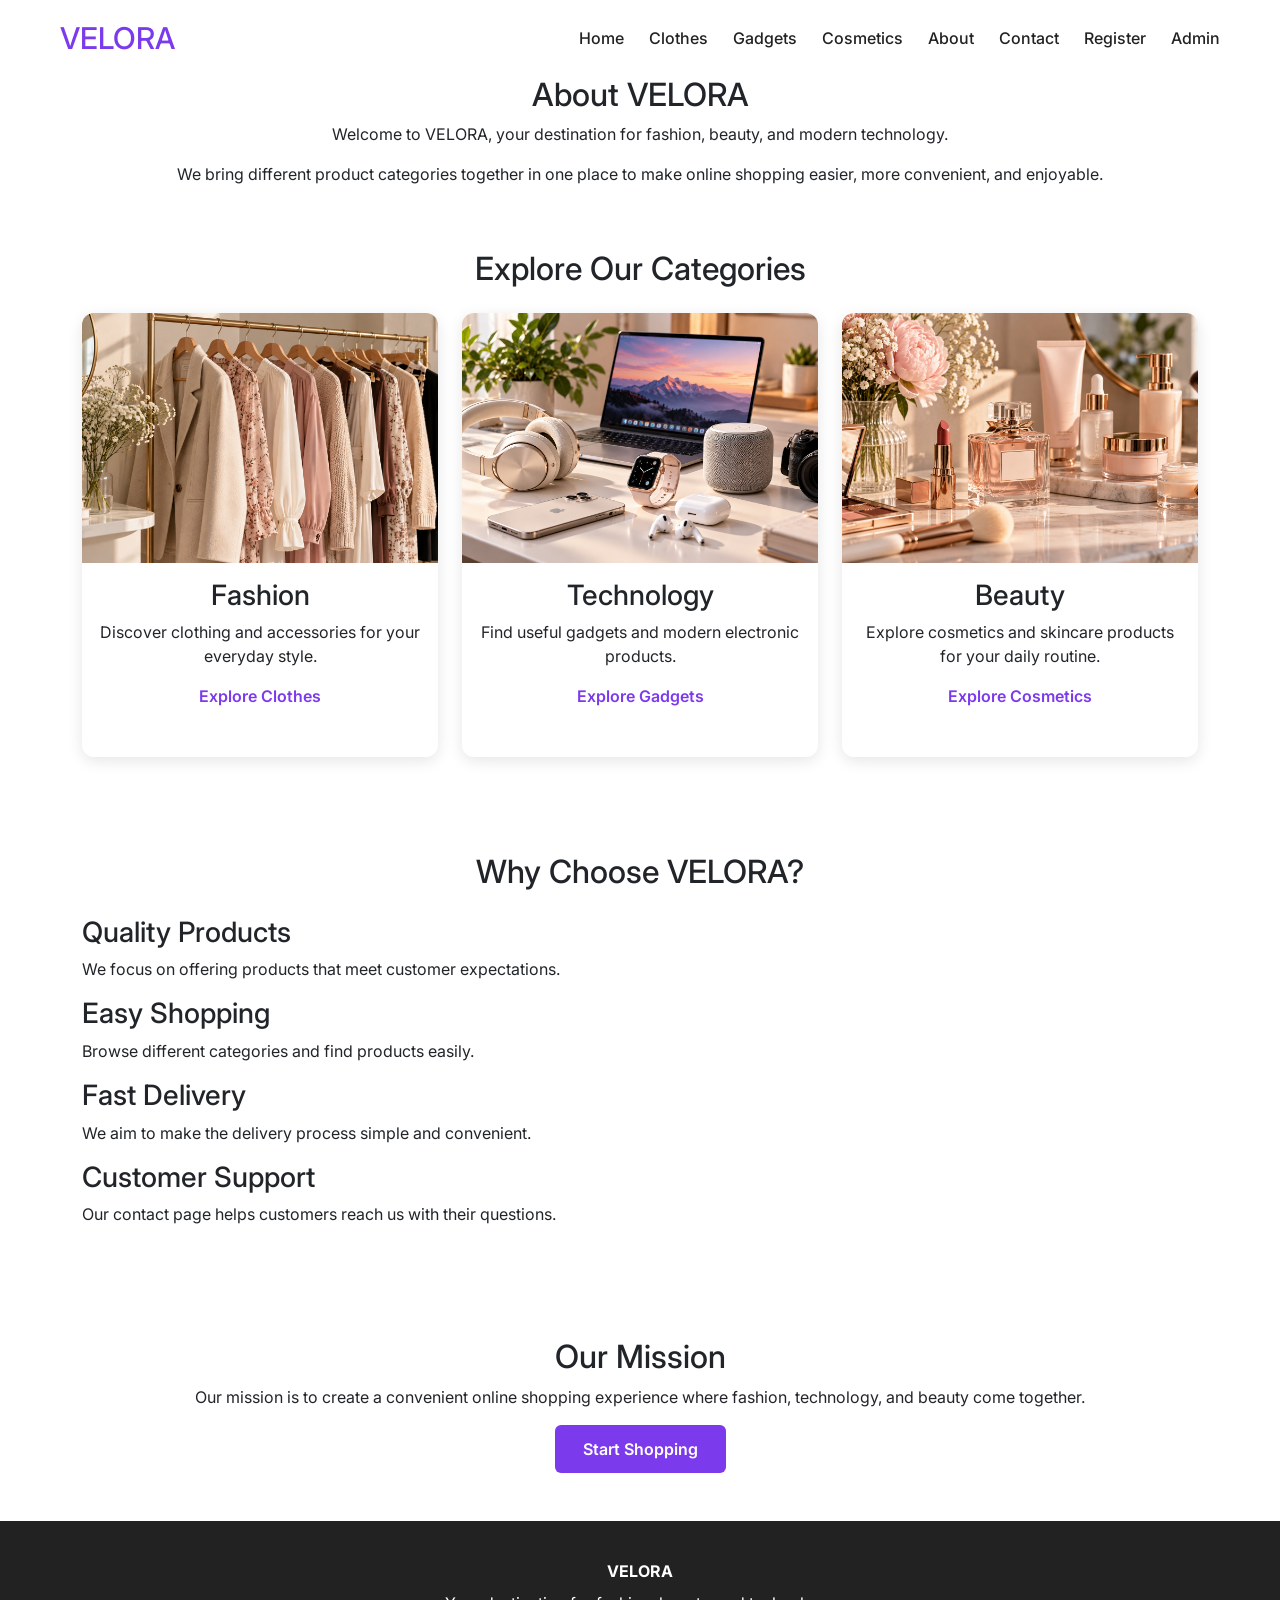
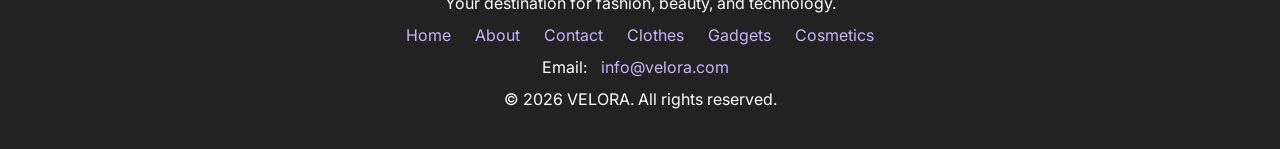
==== about.html @ 08260fe5 "Revamp About Page with Enhanced Content and Structure" ====
﻿
<!DOCTYPE html>
<html lang="en">
<head>
    <meta charset="UTF-8">
    <meta name="viewport" content="width=device-width, initial-scale=1.0">

    <title>About | VELORA</title>

    <link rel="preconnect" href="https://fonts.googleapis.com">
    <link rel="preconnect" href="https://fonts.gstatic.com" crossorigin>

    <link href="https://fonts.googleapis.com/css2?family=Inter:wght@400;500;600;700&display=swap"
          rel="stylesheet">

    <link href="https://cdn.jsdelivr.net/npm/bootstrap@5.3.8/dist/css/bootstrap.min.css"
          rel="stylesheet">

    <link rel="stylesheet" href="css/style.css">
</head>

<body>

    <header>
        <h1>VELORA</h1>

        <nav>
            <a href="index.html">Home</a>
            <a href="clothes.html">Clothes</a>
            <a href="gadgets.html">Gadgets</a>
            <a href="cosmetics.html">Cosmetics</a>
            <a href="about.html">About</a>
            <a href="contact.html">Contact</a>
            <a href="register.html">Register</a>
            <a href="admin.html">Admin</a>
        </nav>
    </header>


    <main>

        <section class="about-intro text-center">
            <div class="container">

                <h2>About VELORA</h2>

                <p>
                    Welcome to VELORA, your destination for fashion,
                    beauty, and modern technology.
                </p>

                <p>
                    We bring different product categories together
                    in one place to make online shopping easier,
                    more convenient, and enjoyable.
                </p>

            </div>
        </section>


        <section class="about-categories py-5">

            <div class="container">

                <h2 class="text-center mb-4">Explore Our Categories</h2>

                <!-- Bootstrap Grid -->
                <div class="row g-4">

                    <div class="col-md-4">
                        <div class="category-card h-100">

                            <img src="images/clothes.jpg"
                                 alt="Fashion and clothing products">

                            <h3 class="mt-3 text-center">Fashion</h3>

                            <p class="text-center px-3">
                                Discover clothing and accessories
                                for your everyday style.
                            </p>

                            <div class="text-center mb-4">
                                <a href="clothes.html">Explore Clothes</a>
                            </div>

                        </div>
                    </div>


                    <div class="col-md-4">
                        <div class="category-card h-100">

                            <img src="images/gadgets.jpg"
                                 alt="Modern technology gadgets">

                            <h3 class="mt-3 text-center">Technology</h3>

                            <p class="text-center px-3">
                                Find useful gadgets and modern
                                electronic products.
                            </p>

                            <div class="text-center mb-4">
                                <a href="gadgets.html">Explore Gadgets</a>
                            </div>

                        </div>
                    </div>

                    <div class="col-md-4">
                        <div class="category-card h-100">

                            <img src="images/cosmetics.jpg"
                                 alt="Beauty and cosmetics products">

                            <h3 class="mt-3 text-center">Beauty</h3>

                            <p class="text-center px-3">
                                Explore cosmetics and skincare
                                products for your daily routine.
                            </p>

                            <div class="text-center mb-4">
                                <a href="cosmetics.html">Explore Cosmetics</a>
                            </div>

                        </div>
                    </div>

                </div>
            </div>
        </section>


        <section class="about-benefits py-5">

            <div class="container">

                <h2 class="text-center mb-4">
                    Why Choose VELORA?
                </h2>

                <!-- CSS Grid -->
                <div class="about-benefits-grid">

                    <div class="benefit-card">
                        <h3>Quality Products</h3>
                        <p>
                            We focus on offering products
                            that meet customer expectations.
                        </p>
                    </div>

                    <div class="benefit-card">
                        <h3>Easy Shopping</h3>
                        <p>
                            Browse different categories
                            and find products easily.
                        </p>
                    </div>

                    <div class="benefit-card">
                        <h3>Fast Delivery</h3>
                        <p>
                            We aim to make the delivery
                            process simple and convenient.
                        </p>
                    </div>

                    <div class="benefit-card">
                        <h3>Customer Support</h3>
                        <p>
                            Our contact page helps customers
                            reach us with their questions.
                        </p>
                    </div>

                </div>

            </div>
        </section>


        <section class="about-mission text-center py-5">

            <div class="container">

                <h2>Our Mission</h2>

                <p>
                    Our mission is to create a convenient online
                    shopping experience where fashion, technology,
                    and beauty come together.
                </p>

                <a href="index.html" class="shop-btn">
                    Start Shopping
                </a>

            </div>
        </section>

    </main>


    <footer>

        <p><strong>VELORA</strong></p>

        <p>
            Your destination for fashion, beauty,
            and technology.
        </p>

        <div class="footer-links">
            <a href="index.html">Home</a>
            <a href="about.html">About</a>
            <a href="contact.html">Contact</a>
            <a href="clothes.html">Clothes</a>
            <a href="gadgets.html">Gadgets</a>
            <a href="cosmetics.html">Cosmetics</a>
        </div>

        <p>
            Email:
            <a href="mailto:info@velora.com">
                info@velora.com
            </a>
        </p>

        <p>&copy; 2026 VELORA. All rights reserved.</p>

    </footer>

</body>
</html>
---- css/style.css ----
﻿:root {
    --primary-color: #7c3aed;
    --primary-dark: #5b21b6;
    --light-background: #f5f0ff;
    --text-color: #222;
    --muted-text: #555;
}

body {
    margin: 0;
    font-family: "Inter", sans-serif;
}

header {
    display: flex;
    justify-content: space-between;
    align-items: center;
    padding: 20px 60px;
}

nav {
    display: flex;
    gap: 25px;
}

    nav a {
        text-decoration: none;
        color: var(--text-color);
        font-weight: 500;
        transition: color 0.3s ease;
    }

        nav a:hover {
            color: var(--primary-color);
        }

header h1 {
    color: var(--primary-color);
    font-size: 30px;
    margin: 0;
}

.hero {
    text-align: center;
    padding: 100px 20px;
    background-color: var(--light-background);
}

    .hero h2 {
        font-size: 48px;
        margin-bottom: 15px;
    }

    .hero p {
        font-size: 18px;
        color: var(--muted-text);
        margin-bottom: 30px;
    }

.shop-btn {
    display: inline-block;
    background-color: var(--primary-color);
    color: white;
    text-decoration: none;
    padding: 12px 28px;
    border-radius: 6px;
    font-weight: 600;
    transition: background-color 0.3s ease;
}

    .shop-btn:hover {
        background-color: var(--primary-dark);
    }

.categories {
    padding: 70px 60px;
    text-align: center;
}

    .categories h2 {
        font-size: 32px;
        margin-bottom: 40px;
    }

.category-grid {
    display: grid;
    grid-template-columns: repeat(3, 1fr);
    gap: 30px;
}

.category-card {
    background-color: white;
    border-radius: 12px;
    overflow: hidden;
    box-shadow: 0 4px 15px rgba(0, 0, 0, 0.1);
    padding-bottom: 25px;
    transition: transform 0.3s ease;
    position: relative;
}

    .category-card img {
        width: 100%;
        height: 250px;
        object-fit: cover;
    }

    .category-card a {
        text-decoration: none;
        color: var(--primary-color);
        font-weight: 600;
    }

    .category-card:hover {
        transform: translateY(-8px);
    }

.featured {
    padding: 70px 60px;
    text-align: center;
    background-color: #f8f8f8;
}

    .featured h2 {
        font-size: 32px;
        margin-bottom: 40px;
    }

.product-grid {
    display: grid;
    grid-template-columns: repeat(3, 1fr);
    gap: 30px;
}

.product-card {
    background-color: white;
    border-radius: 12px;
    overflow: hidden;
    box-shadow: 0 4px 15px rgba(0, 0, 0, 0.1);
    padding-bottom: 25px;
    transition: transform 0.3s ease;
}

    .product-card:hover {
        transform: translateY(-8px);
    }

    .product-card img {
        width: 100%;
        height: 250px;
        object-fit: cover;
    }

    .product-card a {
        text-decoration: none;
        color: var(--primary-color);
        font-weight: 600;
    }

footer {
    background-color: #222;
    color: white;
    text-align: center;
    padding: 30px 20px;
}

    footer p {
        margin: 8px 0;
    }

    footer a {
        color: #c4b5fd;
        text-decoration: none;
        margin: 0 10px;
    }

        footer a:hover {
            color: white;
        }

.products-page {
    padding: 60px 0;
}

.product-card h3,
.product-card p,
.product-card a {
    margin-left: 20px;
    margin-right: 20px;
}

.about, .contact {
    max-width: 800px;
    margin: 0 auto;
    padding: 70px 30px;
}

    .about h2, .contact h2 {
        font-size: 36px;
        margin-bottom: 20px;
        color: var(--primary-color);
    }

    .about h3 {
        margin-top: 35px;
        margin-bottom: 20px;
    }

    .about p, .about li {
        line-height: 1.7;
        color: var(--muted-text);
    }

    .contact form {
        display: flex;
        flex-direction: column;
        margin-top: 30px;
    }

    .contact label {
        margin-top: 15px;
        margin-bottom: 8px;
        font-weight: 600;
    }

    .contact input,
    .contact textarea {
        padding: 12px;
        border: 1px solid #ccc;
        border-radius: 6px;
        font-family: inherit;
    }

        .contact input:focus,
        .contact textarea:focus {
            outline: 2px solid var(--primary-color);
        }

    .contact button {
        margin-top: 20px;
        padding: 12px;
        border: none;
        border-radius: 6px;
        background-color: var(--primary-color);
        color: white;
        font-weight: 600;
        cursor: pointer;
    }

        .contact button:hover {
            background-color: var(--primary-dark);
        }

.category-card:nth-child(2) {
    background-color: #faf7ff;
}

@media (max-width: 900px) {
    header {
        flex-direction: column;
        gap: 15px;
        padding: 20px 30px;
    }

    .category-grid, .product-grid {
        grid-template-columns: repeat(2, 1fr);
    }

    .categories, .featured {
        padding: 50px 30px;
    }
}

@media (max-width: 600px) {
    nav {
        flex-wrap: wrap;
        justify-content: center;
        gap: 12px 18px;
    }

    .hero {
        padding: 70px 20px;
    }

        .hero h2 {
            font-size: 36px;
        }

    .category-grid, .product-grid {
        grid-template-columns: 1fr;
    }

    .categories, .featured {
        padding: 40px 20px;
    }
}

.error-msg {
    color: red;
    font-size: 14px;
    margin-top: 5px;
    display: block;
}

.success-msg {
    color: green;
    font-size: 14px;
    margin-top: 5px;
    display: block;
}

#strengthIndicator {
    font-weight: bold;
}

.weak {
    color: red;
}

.medium {
    color: orange;
}

.strong {
    color: green;
}
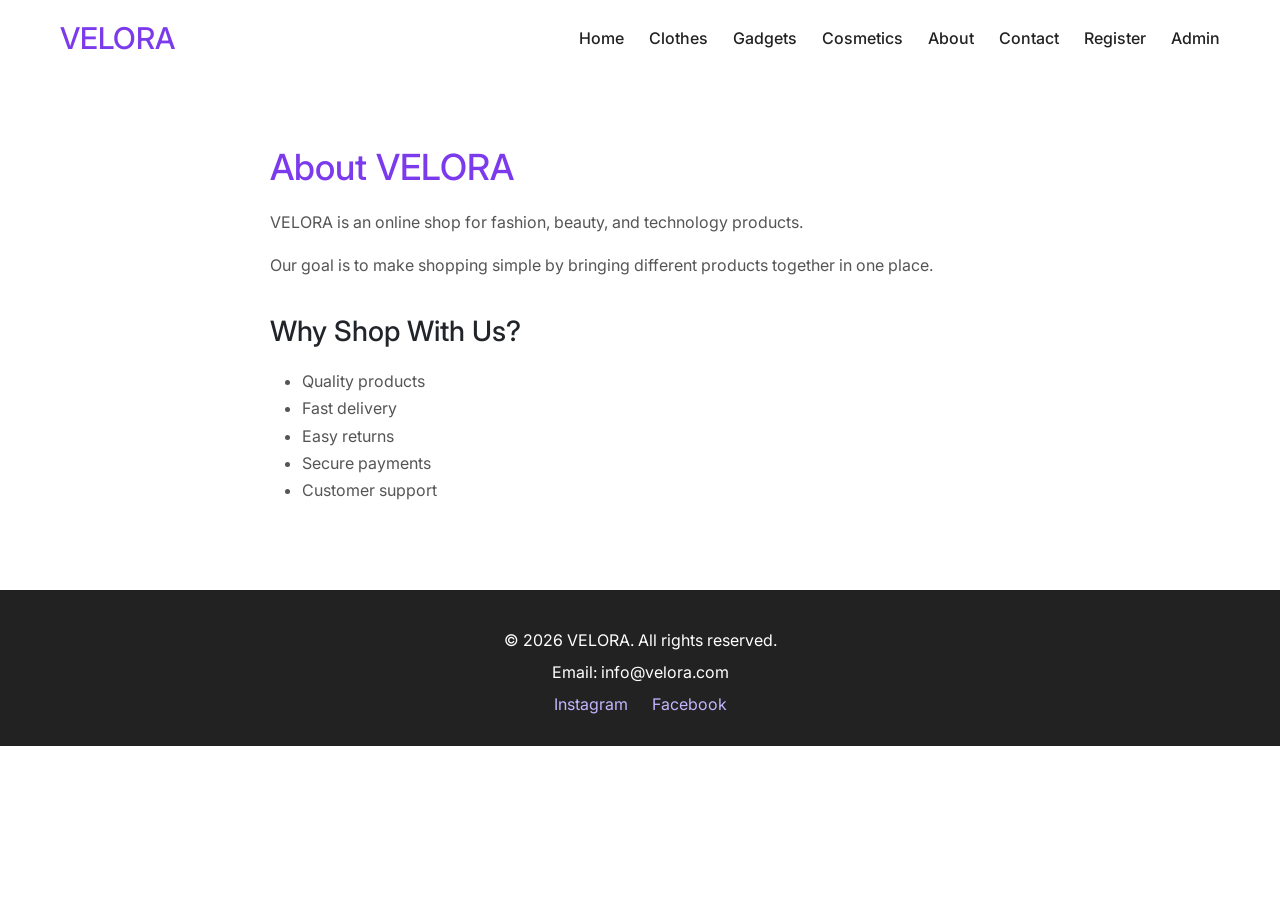
==== commit 98e49138: "Added search filter, lightbox gallery, and updated navigation" ====
--- a/about.html
+++ b/about.html
@@ -1,29 +1,18 @@
-﻿
-<!DOCTYPE html>
+﻿<!DOCTYPE html>
 <html lang="en">
 <head>
-    <meta charset="UTF-8">
+    <meta charset="utf-8" />
     <meta name="viewport" content="width=device-width, initial-scale=1.0">
-
     <title>About | VELORA</title>
-
     <link rel="preconnect" href="https://fonts.googleapis.com">
     <link rel="preconnect" href="https://fonts.gstatic.com" crossorigin>
-
-    <link href="https://fonts.googleapis.com/css2?family=Inter:wght@400;500;600;700&display=swap"
-          rel="stylesheet">
-
-    <link href="https://cdn.jsdelivr.net/npm/bootstrap@5.3.8/dist/css/bootstrap.min.css"
-          rel="stylesheet">
-
+    <link href="https://fonts.googleapis.com/css2?family=Inter:wght@400;500;600;700&display=swap" rel="stylesheet">
+    <link href="https://cdn.jsdelivr.net/npm/bootstrap@5.3.8/dist/css/bootstrap.min.css" rel="stylesheet">
     <link rel="stylesheet" href="css/style.css">
 </head>
-
 <body>
-
     <header>
         <h1>VELORA</h1>
-
         <nav>
             <a href="index.html">Home</a>
             <a href="clothes.html">Clothes</a>
@@ -36,203 +25,27 @@
         </nav>
     </header>
 
-
     <main>
-
-        <section class="about-intro text-center">
-            <div class="container">
-
-                <h2>About VELORA</h2>
-
-                <p>
-                    Welcome to VELORA, your destination for fashion,
-                    beauty, and modern technology.
-                </p>
-
-                <p>
-                    We bring different product categories together
-                    in one place to make online shopping easier,
-                    more convenient, and enjoyable.
-                </p>
-
-            </div>
+        <section class="about">
+            <h2>About VELORA</h2>
+            <p>VELORA is an online shop for fashion, beauty, and technology products.</p>
+            <p>Our goal is to make shopping simple by bringing different products together in one place.</p>
+            <h3>Why Shop With Us?</h3>
+            <ul>
+                <li>Quality products</li>
+                <li>Fast delivery</li>
+                <li>Easy returns</li>
+                <li>Secure payments</li>
+                <li>Customer support</li>
+            </ul>
         </section>
-
-
-        <section class="about-categories py-5">
-
-            <div class="container">
-
-                <h2 class="text-center mb-4">Explore Our Categories</h2>
-
-                <!-- Bootstrap Grid -->
-                <div class="row g-4">
-
-                    <div class="col-md-4">
-                        <div class="category-card h-100">
-
-                            <img src="images/clothes.jpg"
-                                 alt="Fashion and clothing products">
-
-                            <h3 class="mt-3 text-center">Fashion</h3>
-
-                            <p class="text-center px-3">
-                                Discover clothing and accessories
-                                for your everyday style.
-                            </p>
-
-                            <div class="text-center mb-4">
-                                <a href="clothes.html">Explore Clothes</a>
-                            </div>
-
-                        </div>
-                    </div>
-
-
-                    <div class="col-md-4">
-                        <div class="category-card h-100">
-
-                            <img src="images/gadgets.jpg"
-                                 alt="Modern technology gadgets">
-
-                            <h3 class="mt-3 text-center">Technology</h3>
-
-                            <p class="text-center px-3">
-                                Find useful gadgets and modern
-                                electronic products.
-                            </p>
-
-                            <div class="text-center mb-4">
-                                <a href="gadgets.html">Explore Gadgets</a>
-                            </div>
-
-                        </div>
-                    </div>
-
-                    <div class="col-md-4">
-                        <div class="category-card h-100">
-
-                            <img src="images/cosmetics.jpg"
-                                 alt="Beauty and cosmetics products">
-
-                            <h3 class="mt-3 text-center">Beauty</h3>
-
-                            <p class="text-center px-3">
-                                Explore cosmetics and skincare
-                                products for your daily routine.
-                            </p>
-
-                            <div class="text-center mb-4">
-                                <a href="cosmetics.html">Explore Cosmetics</a>
-                            </div>
-
-                        </div>
-                    </div>
-
-                </div>
-            </div>
-        </section>
-
-
-        <section class="about-benefits py-5">
-
-            <div class="container">
-
-                <h2 class="text-center mb-4">
-                    Why Choose VELORA?
-                </h2>
-
-                <!-- CSS Grid -->
-                <div class="about-benefits-grid">
-
-                    <div class="benefit-card">
-                        <h3>Quality Products</h3>
-                        <p>
-                            We focus on offering products
-                            that meet customer expectations.
-                        </p>
-                    </div>
-
-                    <div class="benefit-card">
-                        <h3>Easy Shopping</h3>
-                        <p>
-                            Browse different categories
-                            and find products easily.
-                        </p>
-                    </div>
-
-                    <div class="benefit-card">
-                        <h3>Fast Delivery</h3>
-                        <p>
-                            We aim to make the delivery
-                            process simple and convenient.
-                        </p>
-                    </div>
-
-                    <div class="benefit-card">
-                        <h3>Customer Support</h3>
-                        <p>
-                            Our contact page helps customers
-                            reach us with their questions.
-                        </p>
-                    </div>
-
-                </div>
-
-            </div>
-        </section>
-
-
-        <section class="about-mission text-center py-5">
-
-            <div class="container">
-
-                <h2>Our Mission</h2>
-
-                <p>
-                    Our mission is to create a convenient online
-                    shopping experience where fashion, technology,
-                    and beauty come together.
-                </p>
-
-                <a href="index.html" class="shop-btn">
-                    Start Shopping
-                </a>
-
-            </div>
-        </section>
-
     </main>
 
-
     <footer>
-
-        <p><strong>VELORA</strong></p>
-
-        <p>
-            Your destination for fashion, beauty,
-            and technology.
-        </p>
-
-        <div class="footer-links">
-            <a href="index.html">Home</a>
-            <a href="about.html">About</a>
-            <a href="contact.html">Contact</a>
-            <a href="clothes.html">Clothes</a>
-            <a href="gadgets.html">Gadgets</a>
-            <a href="cosmetics.html">Cosmetics</a>
-        </div>
-
-        <p>
-            Email:
-            <a href="mailto:info@velora.com">
-                info@velora.com
-            </a>
-        </p>
-
         <p>&copy; 2026 VELORA. All rights reserved.</p>
-
+        <p>Email: info@velora.com</p>
+        <a href="#">Instagram</a>
+        <a href="#">Facebook</a>
     </footer>
-
 </body>
-</html>
+</html>
--- a/css/style.css
+++ b/css/style.css
@@ -23,16 +23,16 @@
     gap: 25px;
 }
 
-    nav a {
-        text-decoration: none;
-        color: var(--text-color);
-        font-weight: 500;
-        transition: color 0.3s ease;
-    }
-
-        nav a:hover {
-            color: var(--primary-color);
-        }
+nav a {
+    text-decoration: none;
+    color: var(--text-color);
+    font-weight: 500;
+    transition: color 0.3s ease;
+}
+
+nav a:hover {
+    color: var(--primary-color);
+}
 
 header h1 {
     color: var(--primary-color);
@@ -46,16 +46,16 @@
     background-color: var(--light-background);
 }
 
-    .hero h2 {
-        font-size: 48px;
-        margin-bottom: 15px;
-    }
-
-    .hero p {
-        font-size: 18px;
-        color: var(--muted-text);
-        margin-bottom: 30px;
-    }
+.hero h2 {
+    font-size: 48px;
+    margin-bottom: 15px;
+}
+
+.hero p {
+    font-size: 18px;
+    color: var(--muted-text);
+    margin-bottom: 30px;
+}
 
 .shop-btn {
     display: inline-block;
@@ -68,19 +68,19 @@
     transition: background-color 0.3s ease;
 }
 
-    .shop-btn:hover {
-        background-color: var(--primary-dark);
-    }
+.shop-btn:hover {
+    background-color: var(--primary-dark);
+}
 
 .categories {
     padding: 70px 60px;
     text-align: center;
 }
 
-    .categories h2 {
-        font-size: 32px;
-        margin-bottom: 40px;
-    }
+.categories h2 {
+    font-size: 32px;
+    margin-bottom: 40px;
+}
 
 .category-grid {
     display: grid;
@@ -98,21 +98,21 @@
     position: relative;
 }
 
-    .category-card img {
-        width: 100%;
-        height: 250px;
-        object-fit: cover;
-    }
-
-    .category-card a {
-        text-decoration: none;
-        color: var(--primary-color);
-        font-weight: 600;
-    }
-
-    .category-card:hover {
-        transform: translateY(-8px);
-    }
+.category-card img {
+    width: 100%;
+    height: 250px;
+    object-fit: cover;
+}
+
+.category-card a {
+    text-decoration: none;
+    color: var(--primary-color);
+    font-weight: 600;
+}
+
+.category-card:hover {
+    transform: translateY(-8px);
+}
 
 .featured {
     padding: 70px 60px;
@@ -120,10 +120,10 @@
     background-color: #f8f8f8;
 }
 
-    .featured h2 {
-        font-size: 32px;
-        margin-bottom: 40px;
-    }
+.featured h2 {
+    font-size: 32px;
+    margin-bottom: 40px;
+}
 
 .product-grid {
     display: grid;
@@ -140,21 +140,21 @@
     transition: transform 0.3s ease;
 }
 
-    .product-card:hover {
-        transform: translateY(-8px);
-    }
-
-    .product-card img {
-        width: 100%;
-        height: 250px;
-        object-fit: cover;
-    }
-
-    .product-card a {
-        text-decoration: none;
-        color: var(--primary-color);
-        font-weight: 600;
-    }
+.product-card:hover {
+    transform: translateY(-8px);
+}
+
+.product-card img {
+    width: 100%;
+    height: 250px;
+    object-fit: cover;
+}
+
+.product-card a {
+    text-decoration: none;
+    color: var(--primary-color);
+    font-weight: 600;
+}
 
 footer {
     background-color: #222;
@@ -163,19 +163,19 @@
     padding: 30px 20px;
 }
 
-    footer p {
-        margin: 8px 0;
-    }
-
-    footer a {
-        color: #c4b5fd;
-        text-decoration: none;
-        margin: 0 10px;
-    }
-
-        footer a:hover {
-            color: white;
-        }
+footer p {
+    margin: 8px 0;
+}
+
+footer a {
+    color: #c4b5fd;
+    text-decoration: none;
+    margin: 0 10px;
+}
+
+footer a:hover {
+    color: white;
+}
 
 .products-page {
     padding: 60px 0;
@@ -194,64 +194,142 @@
     padding: 70px 30px;
 }
 
-    .about h2, .contact h2 {
-        font-size: 36px;
-        margin-bottom: 20px;
-        color: var(--primary-color);
-    }
-
-    .about h3 {
-        margin-top: 35px;
-        margin-bottom: 20px;
-    }
-
-    .about p, .about li {
-        line-height: 1.7;
-        color: var(--muted-text);
-    }
-
-    .contact form {
-        display: flex;
-        flex-direction: column;
-        margin-top: 30px;
-    }
-
-    .contact label {
-        margin-top: 15px;
-        margin-bottom: 8px;
-        font-weight: 600;
-    }
-
-    .contact input,
-    .contact textarea {
-        padding: 12px;
-        border: 1px solid #ccc;
-        border-radius: 6px;
-        font-family: inherit;
-    }
-
-        .contact input:focus,
-        .contact textarea:focus {
-            outline: 2px solid var(--primary-color);
-        }
-
-    .contact button {
-        margin-top: 20px;
-        padding: 12px;
-        border: none;
-        border-radius: 6px;
-        background-color: var(--primary-color);
-        color: white;
-        font-weight: 600;
-        cursor: pointer;
-    }
-
-        .contact button:hover {
-            background-color: var(--primary-dark);
-        }
+.about h2, .contact h2 {
+    font-size: 36px;
+    margin-bottom: 20px;
+    color: var(--primary-color);
+}
+
+.about h3 {
+    margin-top: 35px;
+    margin-bottom: 20px;
+}
+
+.about p, .about li {
+    line-height: 1.7;
+    color: var(--muted-text);
+}
+
+.contact form {
+    display: flex;
+    flex-direction: column;
+    margin-top: 30px;
+}
+
+.contact label {
+    margin-top: 15px;
+    margin-bottom: 8px;
+    font-weight: 600;
+}
+
+.contact input,
+.contact textarea {
+    padding: 12px;
+    border: 1px solid #ccc;
+    border-radius: 6px;
+    font-family: inherit;
+}
+
+.contact input:focus,
+.contact textarea:focus {
+    outline: 2px solid var(--primary-color);
+}
+
+.contact button {
+    margin-top: 20px;
+    padding: 12px;
+    border: none;
+    border-radius: 6px;
+    background-color: var(--primary-color);
+    color: white;
+    font-weight: 600;
+    cursor: pointer;
+}
+
+.contact button:hover {
+    background-color: var(--primary-dark);
+}
 
 .category-card:nth-child(2) {
     background-color: #faf7ff;
+}
+
+.error-msg {
+    color: red;
+    font-size: 14px;
+    margin-top: 5px;
+    display: block;
+}
+
+.success-msg {
+    color: green;
+    font-size: 14px;
+    margin-top: 5px;
+    display: block;
+}
+
+#strengthIndicator {
+    font-weight: bold;
+}
+
+.weak { color: red; }
+.medium { color: orange; }
+.strong { color: green; }
+
+.filter-btn {
+    background-color: transparent;
+    border: 1px solid var(--primary-color);
+    color: var(--primary-color);
+    padding: 8px 16px;
+    margin: 0 5px;
+    border-radius: 6px;
+    cursor: pointer;
+    transition: all 0.3s;
+}
+
+.filter-btn:hover, .filter-btn.active {
+    background-color: var(--primary-color);
+    color: white;
+}
+
+#lightbox {
+    display: none;
+    position: fixed;
+    top: 0; left: 0; width: 100%; height: 100%;
+    background-color: rgba(0, 0, 0, 0.8);
+    z-index: 1000;
+    align-items: center;
+    justify-content: center;
+}
+
+#lightboxImg {
+    max-width: 80%;
+    max-height: 80%;
+    border-radius: 10px;
+}
+
+#closeLightbox {
+    position: absolute;
+    top: 20px; right: 40px;
+    color: white;
+    font-size: 40px;
+    cursor: pointer;
+}
+
+#prevArrow, #nextArrow {
+    position: absolute;
+    color: white;
+    font-size: 50px;
+    cursor: pointer;
+    padding: 20px;
+    user-select: none;
+}
+
+#prevArrow { left: 20px; }
+#nextArrow { right: 20px; }
+
+.lightbox-img {
+    cursor: pointer;
 }
 
 @media (max-width: 900px) {
@@ -260,11 +338,9 @@
         gap: 15px;
         padding: 20px 30px;
     }
-
     .category-grid, .product-grid {
         grid-template-columns: repeat(2, 1fr);
     }
-
     .categories, .featured {
         padding: 50px 30px;
     }
@@ -276,50 +352,18 @@
         justify-content: center;
         gap: 12px 18px;
     }
-
-    .hero {
-        padding: 70px 20px;
-    }
-
-        .hero h2 {
-            font-size: 36px;
-        }
-
+    .hero { padding: 70px 20px; }
+    .hero h2 { font-size: 36px; }
     .category-grid, .product-grid {
         grid-template-columns: 1fr;
     }
-
     .categories, .featured {
         padding: 40px 20px;
     }
-}
-
-.error-msg {
-    color: red;
-    font-size: 14px;
-    margin-top: 5px;
-    display: block;
-}
-
-.success-msg {
-    color: green;
-    font-size: 14px;
-    margin-top: 5px;
-    display: block;
-}
-
-#strengthIndicator {
-    font-weight: bold;
-}
-
-.weak {
-    color: red;
-}
-
-.medium {
-    color: orange;
-}
-
-.strong {
-    color: green;
-}
+    #prevArrow, #nextArrow {
+        font-size: 30px;
+        padding: 10px;
+    }
+    #prevArrow { left: 5px; }
+    #nextArrow { right: 5px; }
+}
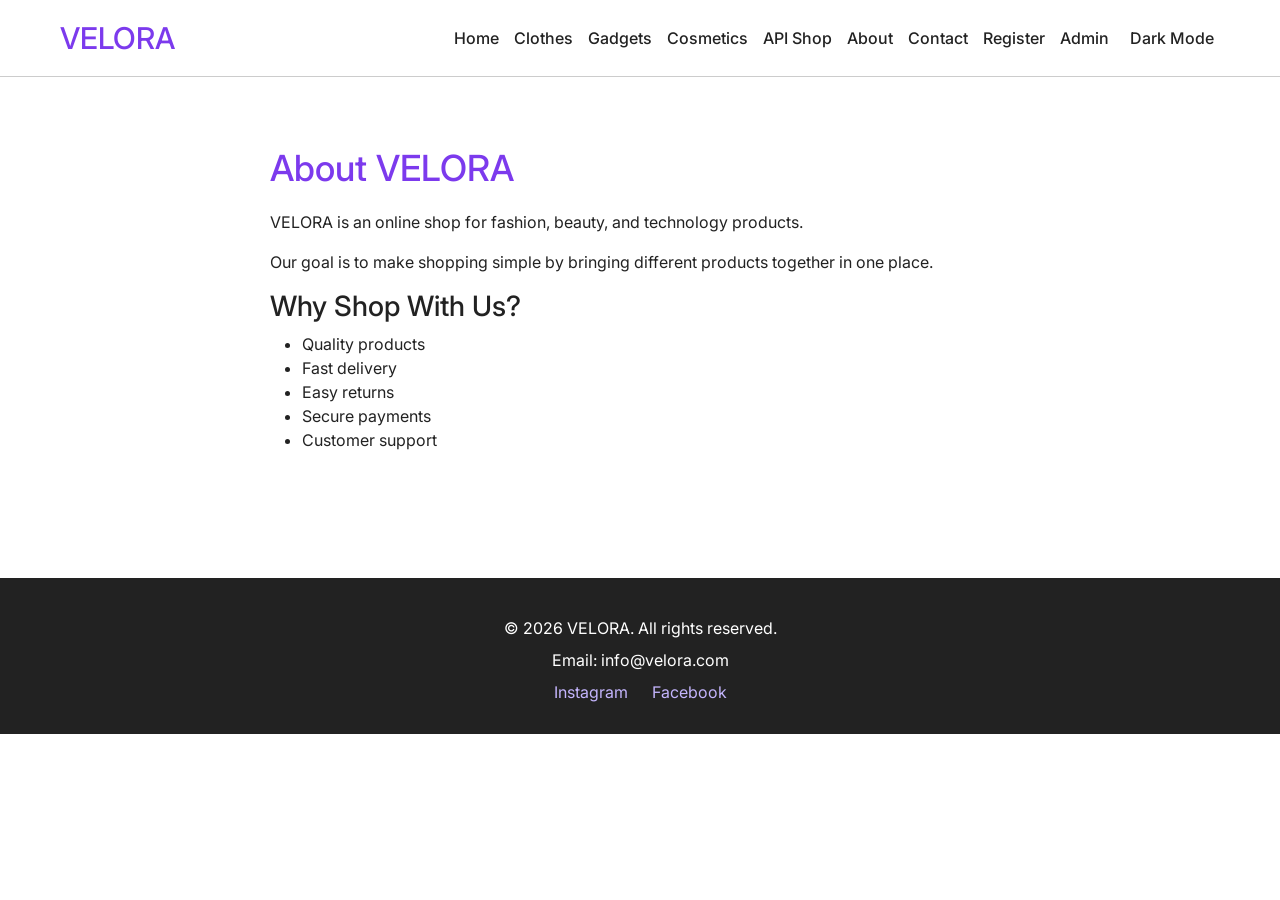
==== commit 410b9140: "Added API integration and Light/Dark theme toggle" ====
--- a/about.html
+++ b/about.html
@@ -18,10 +18,12 @@
             <a href="clothes.html">Clothes</a>
             <a href="gadgets.html">Gadgets</a>
             <a href="cosmetics.html">Cosmetics</a>
+            <a href="api.html">API Shop</a>
             <a href="about.html">About</a>
             <a href="contact.html">Contact</a>
             <a href="register.html">Register</a>
             <a href="admin.html">Admin</a>
+            <button id="theme-toggle">Dark Mode</button>
         </nav>
     </header>
 
--- a/css/style.css
+++ b/css/style.css
@@ -4,11 +4,30 @@
     --light-background: #f5f0ff;
     --text-color: #222;
     --muted-text: #555;
+    --bg-color: #ffffff;
+    --card-bg: #ffffff;
+    --border-color: #ccc;
+}
+
+body.dark-theme {
+    --light-background: #2d2d3a;
+    --text-color: #f5f5f5;
+    --muted-text: #aaaaaa;
+    --bg-color: #1a1a24;
+    --card-bg: #2d2d3a;
+    --border-color: #444;
+}
+
+* {
+    box-sizing: border-box;
 }
 
 body {
     margin: 0;
     font-family: "Inter", sans-serif;
+    background-color: var(--bg-color);
+    color: var(--text-color);
+    transition: background-color 0.3s, color 0.3s;
 }
 
 header {
@@ -16,28 +35,36 @@
     justify-content: space-between;
     align-items: center;
     padding: 20px 60px;
+    background-color: var(--bg-color);
+    border-bottom: 1px solid var(--border-color);
+}
+
+header h1 {
+    color: var(--primary-color);
+    font-size: 30px;
+    margin: 0;
 }
 
 nav {
     display: flex;
-    gap: 25px;
-}
-
-nav a {
+    gap: 15px;
+    align-items: center;
+}
+
+nav a, #theme-toggle, #logout-btn {
     text-decoration: none;
     color: var(--text-color);
     font-weight: 500;
+    background: none;
+    border: none;
+    font-size: 16px;
+    cursor: pointer;
+    font-family: inherit;
     transition: color 0.3s ease;
 }
 
-nav a:hover {
-    color: var(--primary-color);
-}
-
-header h1 {
-    color: var(--primary-color);
-    font-size: 30px;
-    margin: 0;
+nav a:hover, #theme-toggle:hover, #logout-btn:hover {
+    color: var(--primary-color);
 }
 
 .hero {
@@ -72,9 +99,10 @@
     background-color: var(--primary-dark);
 }
 
-.categories {
+.categories, .featured {
     padding: 70px 60px;
     text-align: center;
+    background-color: var(--light-background);
 }
 
 .categories h2 {
@@ -82,78 +110,40 @@
     margin-bottom: 40px;
 }
 
-.category-grid {
+.category-grid, .product-grid {
     display: grid;
     grid-template-columns: repeat(3, 1fr);
     gap: 30px;
 }
 
-.category-card {
-    background-color: white;
+.category-card, .product-card {
+    background-color: var(--card-bg);
     border-radius: 12px;
     overflow: hidden;
     box-shadow: 0 4px 15px rgba(0, 0, 0, 0.1);
     padding-bottom: 25px;
     transition: transform 0.3s ease;
-    position: relative;
-}
-
-.category-card img {
+}
+
+.category-card img, .product-card img {
     width: 100%;
     height: 250px;
     object-fit: cover;
 }
 
-.category-card a {
+.category-card a, .product-card a {
     text-decoration: none;
     color: var(--primary-color);
     font-weight: 600;
 }
 
-.category-card:hover {
+.category-card:hover, .product-card:hover {
     transform: translateY(-8px);
 }
 
-.featured {
-    padding: 70px 60px;
-    text-align: center;
-    background-color: #f8f8f8;
-}
-
-.featured h2 {
-    font-size: 32px;
-    margin-bottom: 40px;
-}
-
-.product-grid {
-    display: grid;
-    grid-template-columns: repeat(3, 1fr);
-    gap: 30px;
-}
-
-.product-card {
-    background-color: white;
-    border-radius: 12px;
-    overflow: hidden;
-    box-shadow: 0 4px 15px rgba(0, 0, 0, 0.1);
-    padding-bottom: 25px;
-    transition: transform 0.3s ease;
-}
-
-.product-card:hover {
-    transform: translateY(-8px);
-}
-
-.product-card img {
-    width: 100%;
-    height: 250px;
-    object-fit: cover;
-}
-
-.product-card a {
-    text-decoration: none;
-    color: var(--primary-color);
-    font-weight: 600;
+.product-card h3, .product-card p, .product-card a {
+    margin-left: 20px;
+    margin-right: 20px;
 }
 
 footer {
@@ -161,81 +151,51 @@
     color: white;
     text-align: center;
     padding: 30px 20px;
-}
-
-footer p {
-    margin: 8px 0;
-}
-
+    margin-top: 40px;
+}
+
+footer p { margin: 8px 0; }
 footer a {
     color: #c4b5fd;
     text-decoration: none;
     margin: 0 10px;
 }
-
-footer a:hover {
-    color: white;
-}
-
-.products-page {
-    padding: 60px 0;
-}
-
-.product-card h3,
-.product-card p,
-.product-card a {
-    margin-left: 20px;
-    margin-right: 20px;
-}
-
-.about, .contact {
+footer a:hover { color: white; }
+
+.products-page, .about, .contact, .account-section {
     max-width: 800px;
     margin: 0 auto;
     padding: 70px 30px;
 }
 
-.about h2, .contact h2 {
+.about h2, .contact h2, .account-section h2 {
     font-size: 36px;
     margin-bottom: 20px;
     color: var(--primary-color);
 }
 
-.about h3 {
-    margin-top: 35px;
-    margin-bottom: 20px;
-}
-
-.about p, .about li {
-    line-height: 1.7;
-    color: var(--muted-text);
-}
-
-.contact form {
+.contact form, .account-section form {
     display: flex;
     flex-direction: column;
     margin-top: 30px;
 }
 
-.contact label {
+.contact label, .account-section label {
     margin-top: 15px;
     margin-bottom: 8px;
     font-weight: 600;
 }
 
-.contact input,
-.contact textarea {
+.contact input, .contact textarea, .account-section input {
     padding: 12px;
-    border: 1px solid #ccc;
+    border: 1px solid var(--border-color);
     border-radius: 6px;
     font-family: inherit;
-}
-
-.contact input:focus,
-.contact textarea:focus {
-    outline: 2px solid var(--primary-color);
-}
-
-.contact button {
+    background-color: var(--bg-color);
+    color: var(--text-color);
+}
+
+.contact button, .account-section button {
     margin-top: 20px;
     padding: 12px;
     border: none;
@@ -246,32 +206,12 @@
     cursor: pointer;
 }
 
-.contact button:hover {
-    background-color: var(--primary-dark);
-}
-
-.category-card:nth-child(2) {
-    background-color: #faf7ff;
-}
-
-.error-msg {
-    color: red;
-    font-size: 14px;
-    margin-top: 5px;
-    display: block;
-}
-
-.success-msg {
-    color: green;
-    font-size: 14px;
-    margin-top: 5px;
-    display: block;
-}
-
-#strengthIndicator {
-    font-weight: bold;
-}
-
+.category-card:nth-child(2) { background-color: var(--card-bg); }
+
+.error-msg, .success-msg { font-size: 14px; margin-top: 5px; display: block; }
+.error-msg { color: red; }
+.success-msg { color: green; }
+#strengthIndicator { font-weight: bold; }
 .weak { color: red; }
 .medium { color: orange; }
 .strong { color: green; }
@@ -295,8 +235,8 @@
 #lightbox {
     display: none;
     position: fixed;
-    top: 0; left: 0; width: 100%; height: 100%;
-    background-color: rgba(0, 0, 0, 0.8);
+    inset: 0;
+    background-color: rgba(0, 0, 0, 0.9);
     z-index: 1000;
     align-items: center;
     justify-content: center;
@@ -308,62 +248,68 @@
     border-radius: 10px;
 }
 
-#closeLightbox {
+#closeLightbox, #prevArrow, #nextArrow {
     position: absolute;
-    top: 20px; right: 40px;
-    color: white;
-    font-size: 40px;
-    cursor: pointer;
-}
-
-#prevArrow, #nextArrow {
-    position: absolute;
-    color: white;
-    font-size: 50px;
-    cursor: pointer;
-    padding: 20px;
-    user-select: none;
-}
-
+    color: white;
+    cursor: pointer;
+}
+
+#closeLightbox { top: 20px; right: 40px; font-size: 50px; }
+#prevArrow, #nextArrow { top: 50%; transform: translateY(-50%); font-size: 50px; padding: 20px; }
 #prevArrow { left: 20px; }
 #nextArrow { right: 20px; }
-
-.lightbox-img {
-    cursor: pointer;
+.lightbox-img { cursor: pointer; }
+
+.faq-question {
+    background-color: var(--card-bg);
+    padding: 15px;
+    margin-top: 10px;
+    cursor: pointer;
+    border: 1px solid var(--border-color);
+    border-radius: 6px;
+    display: flex;
+    justify-content: space-between;
+    font-weight: 600;
+}
+
+.faq-answer {
+    display: none;
+    padding: 15px;
+    border: 1px solid var(--border-color);
+    border-top: none;
+    background-color: var(--bg-color);
+}
+
+.api-grid {
+    display: grid;
+    grid-template-columns: repeat(auto-fill, minmax(250px, 1fr));
+    gap: 20px;
+    padding: 40px;
 }
 
 @media (max-width: 900px) {
-    header {
-        flex-direction: column;
-        gap: 15px;
-        padding: 20px 30px;
-    }
-    .category-grid, .product-grid {
-        grid-template-columns: repeat(2, 1fr);
-    }
-    .categories, .featured {
-        padding: 50px 30px;
-    }
+    header { flex-direction: column; gap: 15px; padding: 20px 30px; }
+    .category-grid, .product-grid { grid-template-columns: repeat(2, 1fr); }
+    .categories, .featured { padding: 50px 30px; }
 }
 
 @media (max-width: 600px) {
-    nav {
-        flex-wrap: wrap;
-        justify-content: center;
-        gap: 12px 18px;
-    }
-    .hero { padding: 70px 20px; }
-    .hero h2 { font-size: 36px; }
-    .category-grid, .product-grid {
-        grid-template-columns: 1fr;
-    }
-    .categories, .featured {
-        padding: 40px 20px;
-    }
-    #prevArrow, #nextArrow {
-        font-size: 30px;
-        padding: 10px;
-    }
+    .category-grid, .product-grid { grid-template-columns: 1fr; }
+    .categories, .featured { padding: 40px 20px; }
+    #prevArrow, #nextArrow { font-size: 30px; padding: 10px; }
     #prevArrow { left: 5px; }
     #nextArrow { right: 5px; }
+}
+
+body.dark-theme .table td, 
+body.dark-theme .table th,
+body.dark-theme .table-striped > tbody > tr:nth-of-type(odd) > * {
+    background-color: var(--card-bg) !important;
+    color: var(--text-color) !important;
+    border-color: var(--border-color) !important;
+}
+
+body.dark-theme thead.table-dark th {
+    background-color: #15151c !important;
+    color: #ffffff !important;
 }
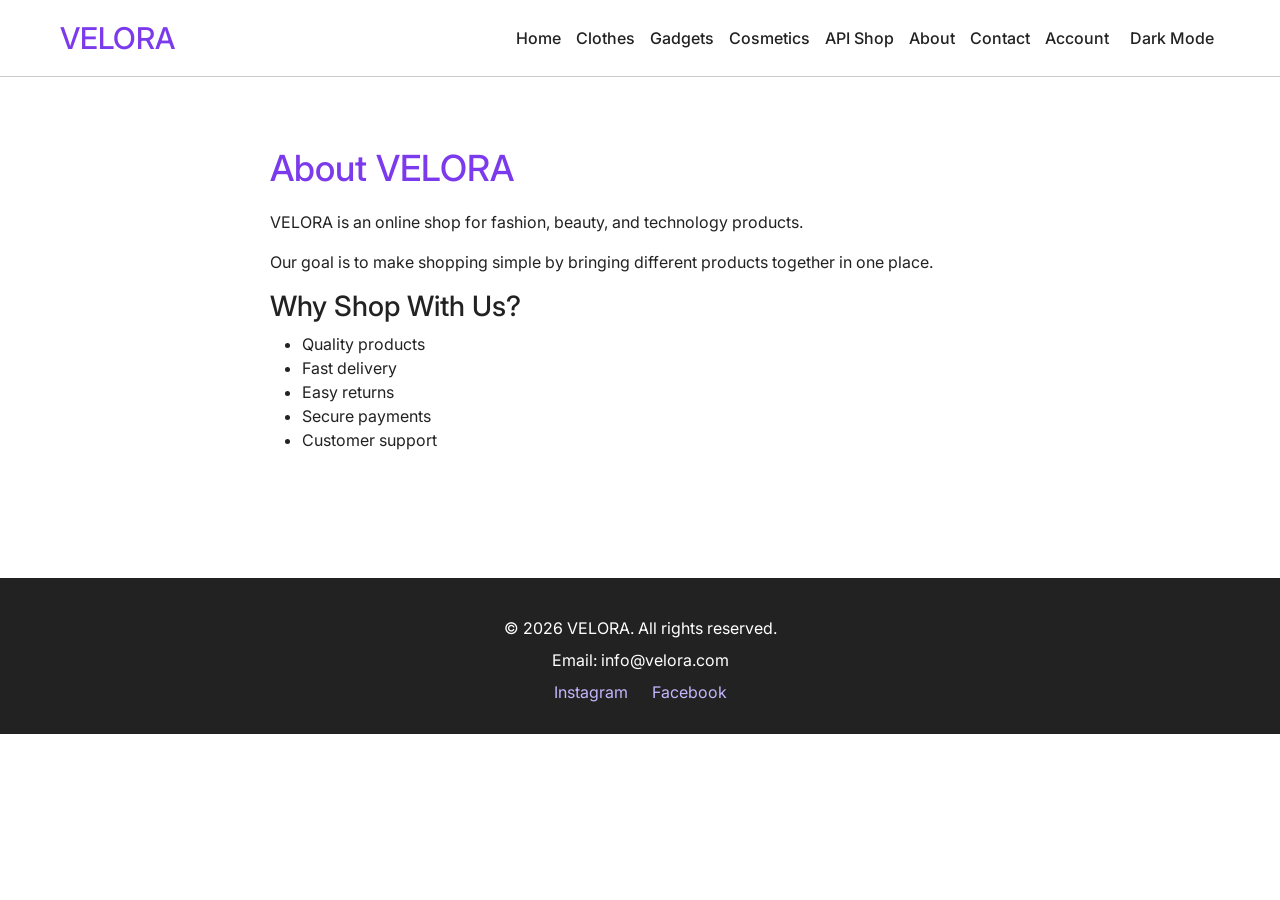
==== commit 6cadf9aa: "Added localStorage sign-in and merged account page" ====
--- a/about.html
+++ b/about.html
@@ -21,8 +21,9 @@
             <a href="api.html">API Shop</a>
             <a href="about.html">About</a>
             <a href="contact.html">Contact</a>
-            <a href="register.html">Register</a>
-            <a href="admin.html">Admin</a>
+            <a href="account.html" id="auth-link">Account</a>
+            <a href="admin.html" id="admin-link" style="display:none;">Admin</a>
+            <button id="logout-btn" style="display:none;">Logout</button>
             <button id="theme-toggle">Dark Mode</button>
         </nav>
     </header>
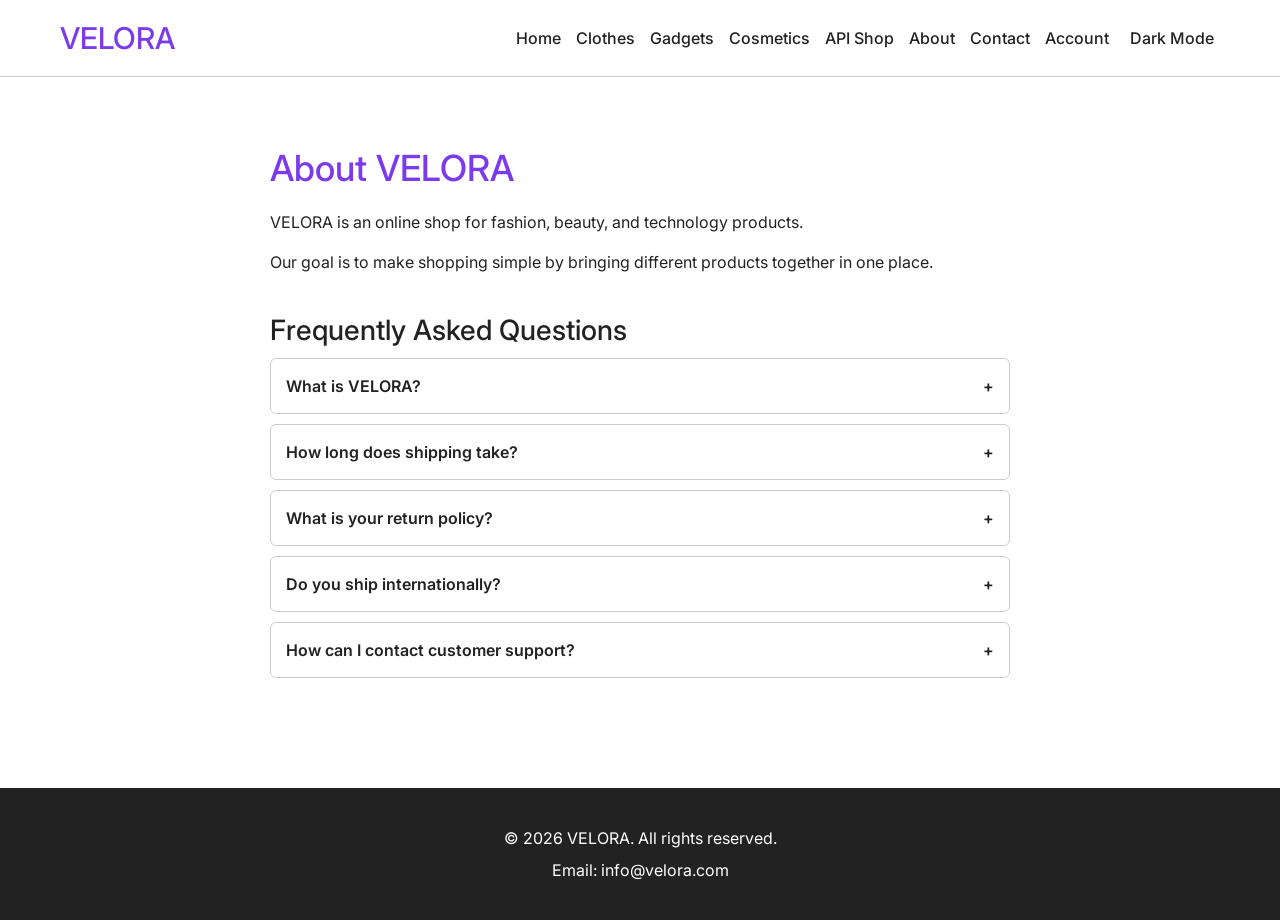
==== commit 907fa889: "Modify about.html to include FAQ section Updated the title and added FAQ section with questions and " ====
--- a/about.html
+++ b/about.html
@@ -1,9 +1,9 @@
-﻿<!DOCTYPE html>
+<!DOCTYPE html>
 <html lang="en">
 <head>
     <meta charset="utf-8" />
     <meta name="viewport" content="width=device-width, initial-scale=1.0">
-    <title>About | VELORA</title>
+    <title>About & FAQ | VELORA</title>
     <link rel="preconnect" href="https://fonts.googleapis.com">
     <link rel="preconnect" href="https://fonts.gstatic.com" crossorigin>
     <link href="https://fonts.googleapis.com/css2?family=Inter:wght@400;500;600;700&display=swap" rel="stylesheet">
@@ -28,27 +28,45 @@
         </nav>
     </header>
 
-    <main>
-        <section class="about">
-            <h2>About VELORA</h2>
-            <p>VELORA is an online shop for fashion, beauty, and technology products.</p>
-            <p>Our goal is to make shopping simple by bringing different products together in one place.</p>
-            <h3>Why Shop With Us?</h3>
-            <ul>
-                <li>Quality products</li>
-                <li>Fast delivery</li>
-                <li>Easy returns</li>
-                <li>Secure payments</li>
-                <li>Customer support</li>
-            </ul>
-        </section>
+    <main class="about">
+        <h2>About VELORA</h2>
+        <p>VELORA is an online shop for fashion, beauty, and technology products.</p>
+        <p>Our goal is to make shopping simple by bringing different products together in one place.</p>
+        
+        <h3 style="margin-top: 40px;">Frequently Asked Questions</h3>
+        
+        <div class="faq-item">
+            <div class="faq-question">What is VELORA? <span>+</span></div>
+            <div class="faq-answer"><p>VELORA is an online shop for fashion, beauty, and technology products.</p></div>
+        </div>
+
+        <div class="faq-item">
+            <div class="faq-question">How long does shipping take? <span>+</span></div>
+            <div class="faq-answer"><p>Standard shipping takes 3-5 business days. Express shipping takes 1-2 days.</p></div>
+        </div>
+
+        <div class="faq-item">
+            <div class="faq-question">What is your return policy? <span>+</span></div>
+            <div class="faq-answer"><p>We offer a 30-day return policy for unused items in their original packaging.</p></div>
+        </div>
+
+        <div class="faq-item">
+            <div class="faq-question">Do you ship internationally? <span>+</span></div>
+            <div class="faq-answer"><p>Yes, we ship to over 50 countries worldwide.</p></div>
+        </div>
+
+        <div class="faq-item">
+            <div class="faq-question">How can I contact customer support? <span>+</span></div>
+            <div class="faq-answer"><p>You can reach us via the Contact page or email us directly at info@velora.com.</p></div>
+        </div>
     </main>
 
     <footer>
         <p>&copy; 2026 VELORA. All rights reserved.</p>
         <p>Email: info@velora.com</p>
-        <a href="#">Instagram</a>
-        <a href="#">Facebook</a>
     </footer>
+
+    <script src="https://code.jquery.com/jquery-3.7.1.min.js"></script>
+    <script src="js/script.js"></script>
 </body>
-</html>+</html>
